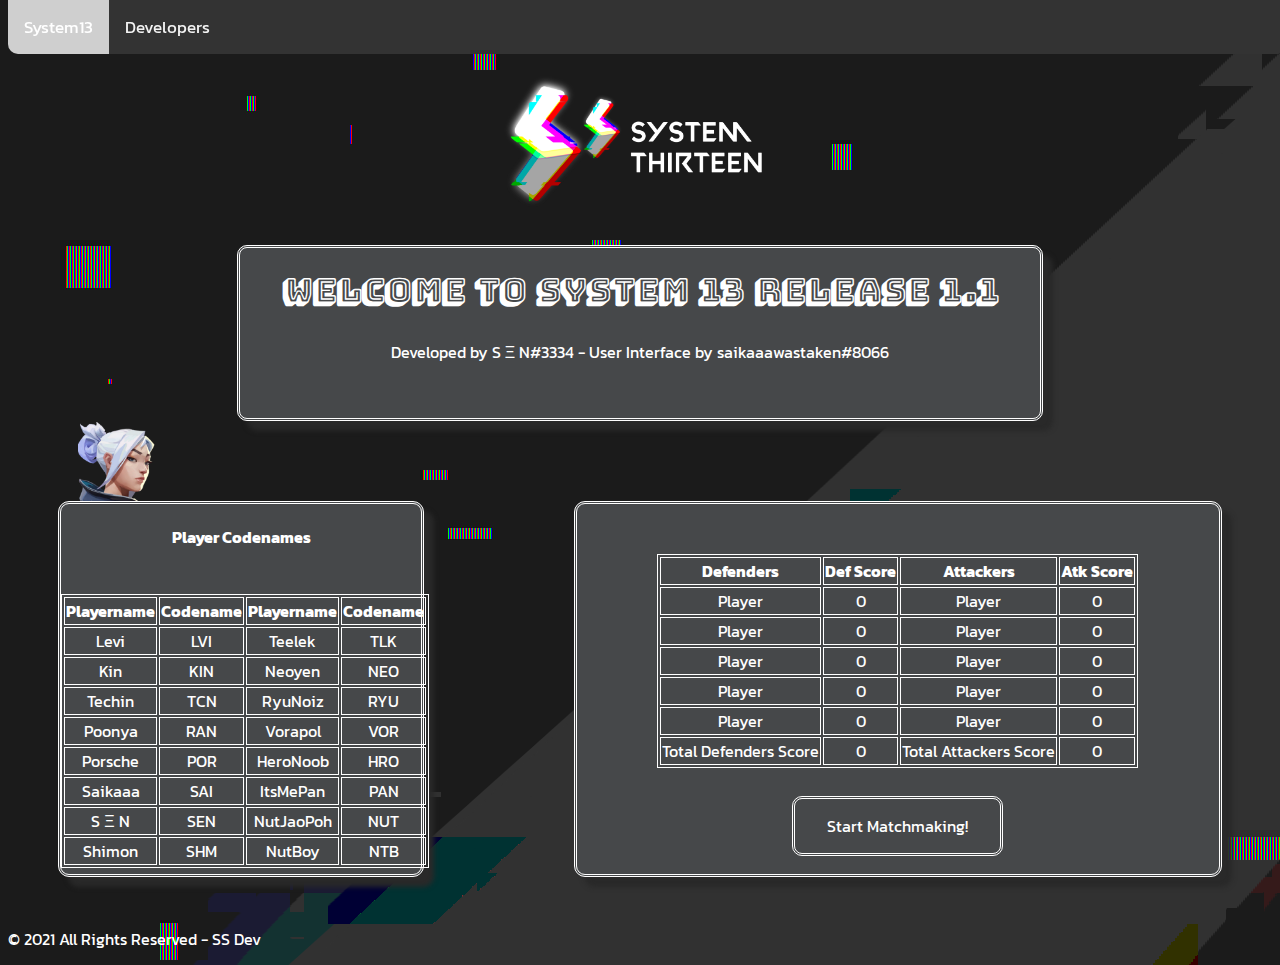
==== index.html @ 4ae181c1 "Merge pull request #2 from SEN-SENSATION/Version-1.1" ====
<!DOCTYPE html>
<html lang="en">
<head>
    <meta charset="UTF-8">
    <meta http-equiv="X-UA-Compatible" content="IE=edge">
    <meta name="viewport" content="width=device-width, initial-scale=1.0">
    <title>S13 Fairness System</title>
</head>

<body>
  <div class="topnav">
    <a class="active" href="index.html">System13</a>
    <a href="dev.html">Developers</a>
  </div>
  <script src="System13_v1/script.js"></script>
  <link rel="stylesheet" href="System13_v1/style.css">
<div class="spacer"></div>

  <div class="headerc">
    <div class="headerl"><img src="System13_v1/logo.png" alt=""></div> <br>
    <header><h1>Welcome to System 13 Release 1.1</h1><br>
    <p>Developed by S Ξ N#3334 - User Interface by saikaaawastaken#8066</p>
    </header>
<div style="position:relative; height:60px;">
<img src="System13_v1/Jett_icon.png"
   style="position:absolute; top:0px; left:20px; width:80px; height:80px; border:none; margin-left:50px;"
   width="100" 
   height="100"
   alt="photo of Will Bontrager"
   title="Photo of Will Bontrager" />
</div>




<div class="gui">
<div class="f1">

<div class="playerCodeList"><p>
  <h4 font-weight="bold"> Player Codenames </h4> <br>
  <table>
    <tr>
      <th>Playername</th>
      <th>Codename</th>
      <th>Playername</th>
      <th>Codename</th>
    </tr>
    <tr>
      <td>Levi</td>
      <td>LVI</td>
      <td>Teelek</td>
      <td>TLK</td>
    </tr>
    <tr>
      <td>Kin</td>
      <td>KIN</td>
      <td>Neoyen</td>
      <td>NEO</td>
    </tr>
    <tr>
      <td>Techin</td>
      <td>TCN</td>
      <td>RyuNoiz</td>
      <td>RYU</td>
    </tr>
    <tr>
      <td>Poonya</td>
      <td>RAN</td>
      <td>Vorapol</td>
      <td>VOR</td>
    </tr>
    <tr>
      <td>Porsche</td>
      <td>POR</td>
      <td>HeroNoob</td>
      <td>HRO</td>
    </tr>
    <tr>
      <td>Saikaaa</td>
      <td>SAI</td>
      <td>ItsMePan</td>
      <td>PAN</td>
    </tr>
    <tr>
      <td>S Ξ N</td>
      <td>SEN</td>
      <td>NutJaoPoh</td>
      <td>NUT</td>
    </tr>
    <tr>
      <td>Shimon</td>
      <td>SHM</td>
      <td>NutBoy</td>
      <td>NTB</td>
    </tr>
  </table>
</p>
</div>
</div>
    


    <div class="annoucment">
        <table>
            <tr>
                <th>Defenders</th>
                <th>Def Score</th>
                <th>Attackers</th>
                <th>Atk Score</th>
            </tr>
            <tr>
                <td id="d1">Player</td>
                <td id="d1s">0</td>
                <td id="a1">Player</td>
                <td id="a1s">0</td>
            </tr>
            <tr>
                <td id="d2">Player</td>
                <td id="d2s">0</td>
                <td id="a2">Player</td>
                <td id="a2s">0</td>
            </tr>
            <tr>
                <td id="d3">Player</td>
                <td id="d3s">0</td>
                <td id="a3">Player</td>
                <td id="a3s">0</td>
            </tr>
            <tr>
                <td id="d4">Player</td>
                <td id="d4s">0</td>
                <td id="a4">Player</td>
                <td id="a4s">0</td>
            </tr>
            <tr>
                <td id="d5">Player</td>
                <td id="d5s">0</td>
                <td id="a5">Player</td>
                <td id="a5s">0</td>
            </tr>
            <tr>
                <td>Total Defenders Score</td>
                <td id="ds">0</td>
                <td>Total Attackers Score</td>
                <td id="as">0</td>
            </tr>
        </table> <br>
        <input type="button" class="button" value="Start Matchmaking!" id="test" onclick="system13();">
    </div>
</div>
<div class="spacer"></div>
</body>
<footer>&copy 2021 All Rights Reserved - SS Dev</footer>
</html>
---- System13_v1/style.css ----
@import url('https://fonts.googleapis.com/css2?family=Bungee+Shade&family=Kanit&display=swap');
/* Navigation Menu*/
.topnav {
  background-color: #333;
  overflow: hidden;
  border-radius: 0     0      10px           10px;
  position: fixed;
  top: 0;
  width: 100%; 
}
.topnav a {
  float: left;
  color: #f2f2f2;
  text-align: center;
  padding: 14px 16px;
  text-decoration: none;
  font-size: 17px;
  font-family: 'Kanit', sans-serif;
}
.topnav a:hover {
  background-color: #46484a;
  -webkit-transition-duration: 0.4s;
  transition-duration: 0.4s;
}
.topnav a.active {
  background-color: #cfcfcf;
  color: white;
}

body {
    background-image: url("IMG_2749.PNG");
}
header {
    height: 120px;
    width: 800px;
    margin: auto;
    text-align: center;
    color: white;
    background-color: #46484a;
    border: white double 3px;
    box-shadow: 10px 10px 5px #292929;
    border-radius: 10px;
    padding-bottom: 50px;
}
header h1 {
    padding-bottom: 10px;
    font-family: 'Bungee Shade', cursive;
    margin-bottom:0px;
}
header p {
    font-family: 'Kanit', sans-serif;
    margin-top: 0px;
    padding-bottom:10px;

}
div.headerl img{
    display: block;
    width: 300px;
    height: auto;
    margin: auto;
}

div.playerCodeList {
    height: 370px;
    width: 360px;
    display: block;
    margin-top: 20px;
    text-align: center;
    color: white;
    background-color: #46484a;
    border: white double 3px;
    box-shadow: 10px 10px 5px #292929;
    font-family: 'Kanit', sans-serif;
    border-radius: 11px;
}
table, th, td {
    border:1px solid white; 
    font-family: 'Kanit', sans-serif;
    color: white;
    margin: auto;
}
.button {
  font-family: 'Kanit', sans-serif;
  background-color: #46484a;
  border: none;
  color: white;
  padding: 15px 32px;
  text-align: center;
  text-decoration: none;
  display: inline-block;
  font-size: 16px;
  margin: 4px 2px;
  cursor: pointer;
  border-radius: 10px;
  border: white double 3px;
  -webkit-transition-duration: 0.4s;
  transition-duration: 0.4s;
  flex: 10%;
}
.button:hover {
  box-shadow: 5px 5px 7px lightgray ;
  background-color: white;
  color: black;
  font-weight: bold;
}
footer {
  color: white;
  height : 30px;
  font-family: 'Kanit', sans-serif;
  display: block;
  margin: auto;
}
div.gui {
  display: flex;
}
div.annoucment {
    height: 370px;
    width: auto;
    display: block;
    margin-top: 20px;
    text-align: center;
    color: white;
    background-color: #46484a;
    border: white double 3px;
    box-shadow: 10px 10px 5px #292929;
    font-family: 'Kanit', sans-serif;
    border-radius: 11px;
    flex: 50%;
    margin-right: 50px;
}
div.annoucment table {
  margin-top: 50px;
}
table, th, td {
    border:1px solid white; 
    font-family: 'Kanit', sans-serif;
    color: white;
    margin: auto;
}
div.f1 {
  flex : 40%;
  margin-left: 50px;
}
div.spacer {
  width: 100%;
  height: 50px;
}
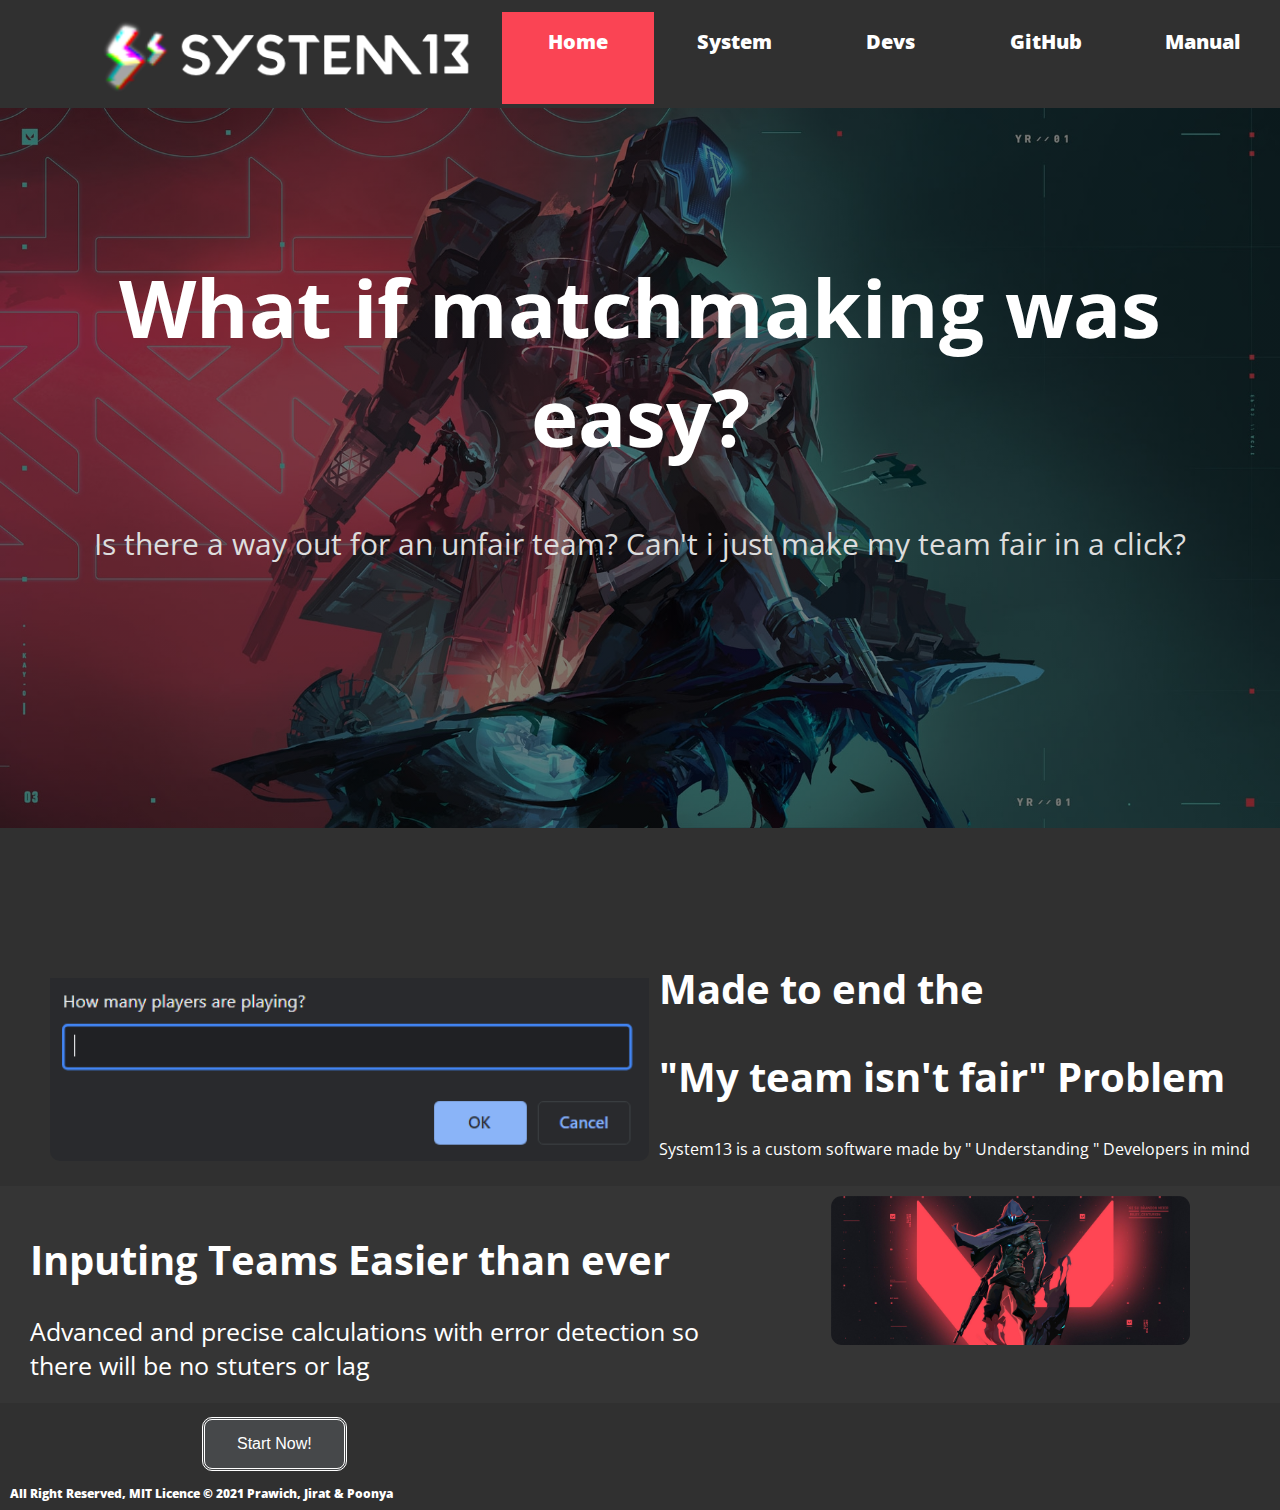
==== commit 980848fd: "Version 2.0" ====
--- a/index.html
+++ b/index.html
@@ -1,154 +1,62 @@
 <!DOCTYPE html>
-<html lang="en">
-<head>
-    <meta charset="UTF-8">
-    <meta http-equiv="X-UA-Compatible" content="IE=edge">
-    <meta name="viewport" content="width=device-width, initial-scale=1.0">
-    <title>S13 Fairness System</title>
-</head>
+<html>
+  <head>
+    <meta charset="utf-8">
+    <meta name="viewport" content="width=device-width">
+    <title>Introductions | Sys13</title>
+    <link href="gui/style.css" rel="stylesheet" type="text/css" />
+    <script src="backEnd/effects.js"></script>
+  </head>
+  <body>
+  </body>
+  <!-- Navigationbar -->
+  <nav>
+  <img src="gui/logoh.png" alt="Logo">
+	<a class="active" href="index.html">Home</a>
+	<a href="sys.html">System</a>
+	<a href="dev.html">Devs</a>
+	<a href="git.html">GitHub</a>
+	<a href="manual.html">Manual</a>
+	<div class="animation start-home"></div>
+</nav>
+<body>
+  <div class="banner-area">
+    <div class="content-area">
+       <div class="content">
+          <h1>What if matchmaking was easy?</h1>
+          <p>Is there a way out for an unfair team? Can't i just make my team fair in a click?</p>
+       </div>
+    </div>
+</div>
 
-<body>
-  <div class="topnav">
-    <a class="active" href="index.html">System13</a>
-    <a href="dev.html">Developers</a>
+<div class="container 1">
+  <div class="chevron1">
+    <img src="gui/GuiPic1.PNG">
   </div>
-  <script src="System13_v1/script.js"></script>
-  <link rel="stylesheet" href="System13_v1/style.css">
-<div class="spacer"></div>
-
-  <div class="headerc">
-    <div class="headerl"><img src="System13_v1/logo.png" alt=""></div> <br>
-    <header><h1>Welcome to System 13 Release 1.1</h1><br>
-    <p>Developed by S Ξ N#3334 - User Interface by saikaaawastaken#8066</p>
-    </header>
-<div style="position:relative; height:60px;">
-<img src="System13_v1/Jett_icon.png"
-   style="position:absolute; top:0px; left:20px; width:80px; height:80px; border:none; margin-left:50px;"
-   width="100" 
-   height="100"
-   alt="photo of Will Bontrager"
-   title="Photo of Will Bontrager" />
+  <div class="chevron2"><h2>Made to end the</h2> 
+    <h2>"My team isn't fair" Problem</h2>
+    <p>System13 is a custom software made by " Understanding " Developers in mind</p></div>
 </div>
 
 
+<div class="containerleft">
+  <div class="chevron2l">
+    <h1>Inputing Teams Easier than ever</h2>
+    <h2>Advanced and precise calculations with error detection so there will be no stuters or lag</h2>            </div>
+  <div class="chevron1l">
+    <img src="gui/omen.png" alt="omen">
+  </div>
+</div>
 
+<div class="lead">
+<form action="sys.html">
+  <input type="submit" value="Start Now!" class="button" />
+</form>
+</div>  
 
-<div class="gui">
-<div class="f1">
+<footer>
+  All Right Reserved, MIT Licence &copy 2021 Prawich, Jirat & Poonya
+</footer>
+</body>
 
-<div class="playerCodeList"><p>
-  <h4 font-weight="bold"> Player Codenames </h4> <br>
-  <table>
-    <tr>
-      <th>Playername</th>
-      <th>Codename</th>
-      <th>Playername</th>
-      <th>Codename</th>
-    </tr>
-    <tr>
-      <td>Levi</td>
-      <td>LVI</td>
-      <td>Teelek</td>
-      <td>TLK</td>
-    </tr>
-    <tr>
-      <td>Kin</td>
-      <td>KIN</td>
-      <td>Neoyen</td>
-      <td>NEO</td>
-    </tr>
-    <tr>
-      <td>Techin</td>
-      <td>TCN</td>
-      <td>RyuNoiz</td>
-      <td>RYU</td>
-    </tr>
-    <tr>
-      <td>Poonya</td>
-      <td>RAN</td>
-      <td>Vorapol</td>
-      <td>VOR</td>
-    </tr>
-    <tr>
-      <td>Porsche</td>
-      <td>POR</td>
-      <td>HeroNoob</td>
-      <td>HRO</td>
-    </tr>
-    <tr>
-      <td>Saikaaa</td>
-      <td>SAI</td>
-      <td>ItsMePan</td>
-      <td>PAN</td>
-    </tr>
-    <tr>
-      <td>S Ξ N</td>
-      <td>SEN</td>
-      <td>NutJaoPoh</td>
-      <td>NUT</td>
-    </tr>
-    <tr>
-      <td>Shimon</td>
-      <td>SHM</td>
-      <td>NutBoy</td>
-      <td>NTB</td>
-    </tr>
-  </table>
-</p>
-</div>
-</div>
-    
-
-
-    <div class="annoucment">
-        <table>
-            <tr>
-                <th>Defenders</th>
-                <th>Def Score</th>
-                <th>Attackers</th>
-                <th>Atk Score</th>
-            </tr>
-            <tr>
-                <td id="d1">Player</td>
-                <td id="d1s">0</td>
-                <td id="a1">Player</td>
-                <td id="a1s">0</td>
-            </tr>
-            <tr>
-                <td id="d2">Player</td>
-                <td id="d2s">0</td>
-                <td id="a2">Player</td>
-                <td id="a2s">0</td>
-            </tr>
-            <tr>
-                <td id="d3">Player</td>
-                <td id="d3s">0</td>
-                <td id="a3">Player</td>
-                <td id="a3s">0</td>
-            </tr>
-            <tr>
-                <td id="d4">Player</td>
-                <td id="d4s">0</td>
-                <td id="a4">Player</td>
-                <td id="a4s">0</td>
-            </tr>
-            <tr>
-                <td id="d5">Player</td>
-                <td id="d5s">0</td>
-                <td id="a5">Player</td>
-                <td id="a5s">0</td>
-            </tr>
-            <tr>
-                <td>Total Defenders Score</td>
-                <td id="ds">0</td>
-                <td>Total Attackers Score</td>
-                <td id="as">0</td>
-            </tr>
-        </table> <br>
-        <input type="button" class="button" value="Start Matchmaking!" id="test" onclick="system13();">
-    </div>
-</div>
-<div class="spacer"></div>
-</body>
-<footer>&copy 2021 All Rights Reserved - SS Dev</footer>
 </html>--- a/gui/style.css
+++ b/gui/style.css
@@ -0,0 +1,228 @@
+@import url('https://fonts.googleapis.com/css2?family=Open+Sans:wght@400;800&display=swap');
+
+nav {
+	font-family: 'Open Sans', sans-serif;
+	display: flex;
+	height: 100px;
+	width: 100%;
+	position: -webkit-sticky;
+	position: sticky;
+	top: 0;
+	background: #303030;
+}
+.active {
+	background: #fa4454;
+}
+nav a {
+	font-family: 'Open Sans', sans-serif;
+	font-weight: 800;
+	border: none;
+	color: white;
+	padding: 16px 32px;
+	text-align: center;
+	font-size: 20px;
+	margin: 4px 2px;
+	transition: 0.3s;
+	text-decoration: none;
+	width: 20%;
+}
+nav a:hover {
+	font-family: 'Open Sans', sans-serif;
+	background: #fa4454;
+}
+nav img {
+	height:auto;
+}
+body {
+	font-size: 12px;
+  background-color: #303030;
+  font-family: 'Open Sans', sans-serif;
+  margin-left: 0px;
+  margin-right: 0px;
+}
+content h1 {
+  font-weight: 800;
+	text-align: center;
+	margin: 40px 0 40px;
+	font-size: 60px;
+	color: #ecf0f1;
+	text-shadow: 2px 2px 4px #000000;
+	font-family: 'Open Sans', cursive;
+}
+
+content p {
+    position: absolute;
+    font-weight: 400;
+    bottom: 20px;
+    width: 100%;
+    text-align: center;
+    color: #ecf0f1;
+    font-size: 16px;
+}
+
+content span {
+    color: #2BD6B4;
+}
+
+/* Header - Hero - Fullpage */
+.banner-area {
+	width:100vw;
+	height:80vh;
+	background-image:linear-gradient(rgba(0, 0, 0, 0.5),rgba(0, 0, 0, 0.5)), url(Valorant.jpeg);
+	background-size:cover;
+	margin:0px;
+}
+.banner-area{
+	width:100vw;
+	height:80vh;
+	background-image:linear-gradient(rgba(0, 0, 0, 0.5),rgba(0, 0, 0, 0.5)), url(Valorant.jpeg);
+	background-size:cover;
+	margin: 0px;
+}        
+
+.content-area{
+	height:80%;
+	display:flex;
+	justify-content: center;
+	align-items: center;
+}
+
+.content{
+	text-align: center;
+}
+
+.content h1{
+	font-size:80px;
+	color:#fff;
+}
+
+.content p{
+	font-size:30px;
+	color:#ddd;
+}
+
+.content .btn{
+	display: inline-block;
+	border:none;
+	outline:none;
+	text-decoration:none;
+	padding:15px;
+	margin-top:100px;
+	border-radius: 4px;
+	color:#eee;
+	font-size: 18px;
+	cursor: pointer;    
+	background:#F44336;   
+}
+.container {
+	display: flex;
+	width: 100%;
+}
+.container h2 {
+	color: white;
+	font-size: 40px;
+}
+.container p {
+	color: white;
+	font-size: 16px;
+}
+.container img {
+	width: 100%;
+}
+.chevron1 img {
+	margin-left: 50px;
+	padding-top: 150px;
+	flex: 60%;
+	border-radius: 10px     10px      10px           10px;	
+}
+.chevron2 {
+	margin-left: 60px;
+	padding-top: 100px;
+	flex: 40%
+
+}
+.containerleft {
+	display: flex;
+	width: 100%;
+	padding-top: 10px;
+	background: #353535;
+	margin-top: 10px;
+	margin-bottom: 10px;
+}
+.containerleft h2 {
+	color: white;
+	font-size: 40px;
+	width: 100%;
+}
+.containerleft p {
+	color: white;
+	font-size: 16px;
+}
+
+.chevron1l {
+	flex: 40%;
+	padding-left: 10%;
+}
+.chevron1l img {
+	width: 80%;
+	height: auto;
+	margin: auto;
+	border-radius: 11px;
+}
+.chevron2l {
+	padding-top: 10px;
+	flex: 60%;
+	color: white;
+	padding-left: 30px;
+}
+.chevron2l h1{
+	font-size: 40px;
+}
+.chevron2l h2 {
+	font-size: 25px;
+	font-weight: 400;
+}
+.chevron2l h3{
+	font-size: 22px;
+}
+.chevron2l h4{
+	font-size: 20px;
+}
+.chevron2l h5 {
+	font-size: 15px;
+}
+.button {
+	margin: center;
+	font-family: 'Kanit', sans-serif;
+	background-color: #46484a;
+	border: none;
+	color: white;
+	padding: 15px 32px;
+	text-align: center;
+	text-decoration: none;
+	display: inline-block;
+	font-size: 16px;
+	margin: 4px 2px;
+	cursor: pointer;
+	border-radius: 10px;
+	border: white double 3px;
+	-webkit-transition-duration: 0.4s;
+	transition-duration: 0.4s;
+	flex: 10%;
+  }
+  .button:hover {
+	box-shadow: 5px 5px 7px lightgray ;
+	background-color: white;
+	color: black;
+	font-weight: bold;
+  }
+.lead {
+	padding-left: 200px;
+}
+footer {
+	font-family: 'Open Sans', sans-serif;
+	color: white;
+	padding-left: 10px;
+	padding-top: 10px;
+	font-weight: 800;
+}